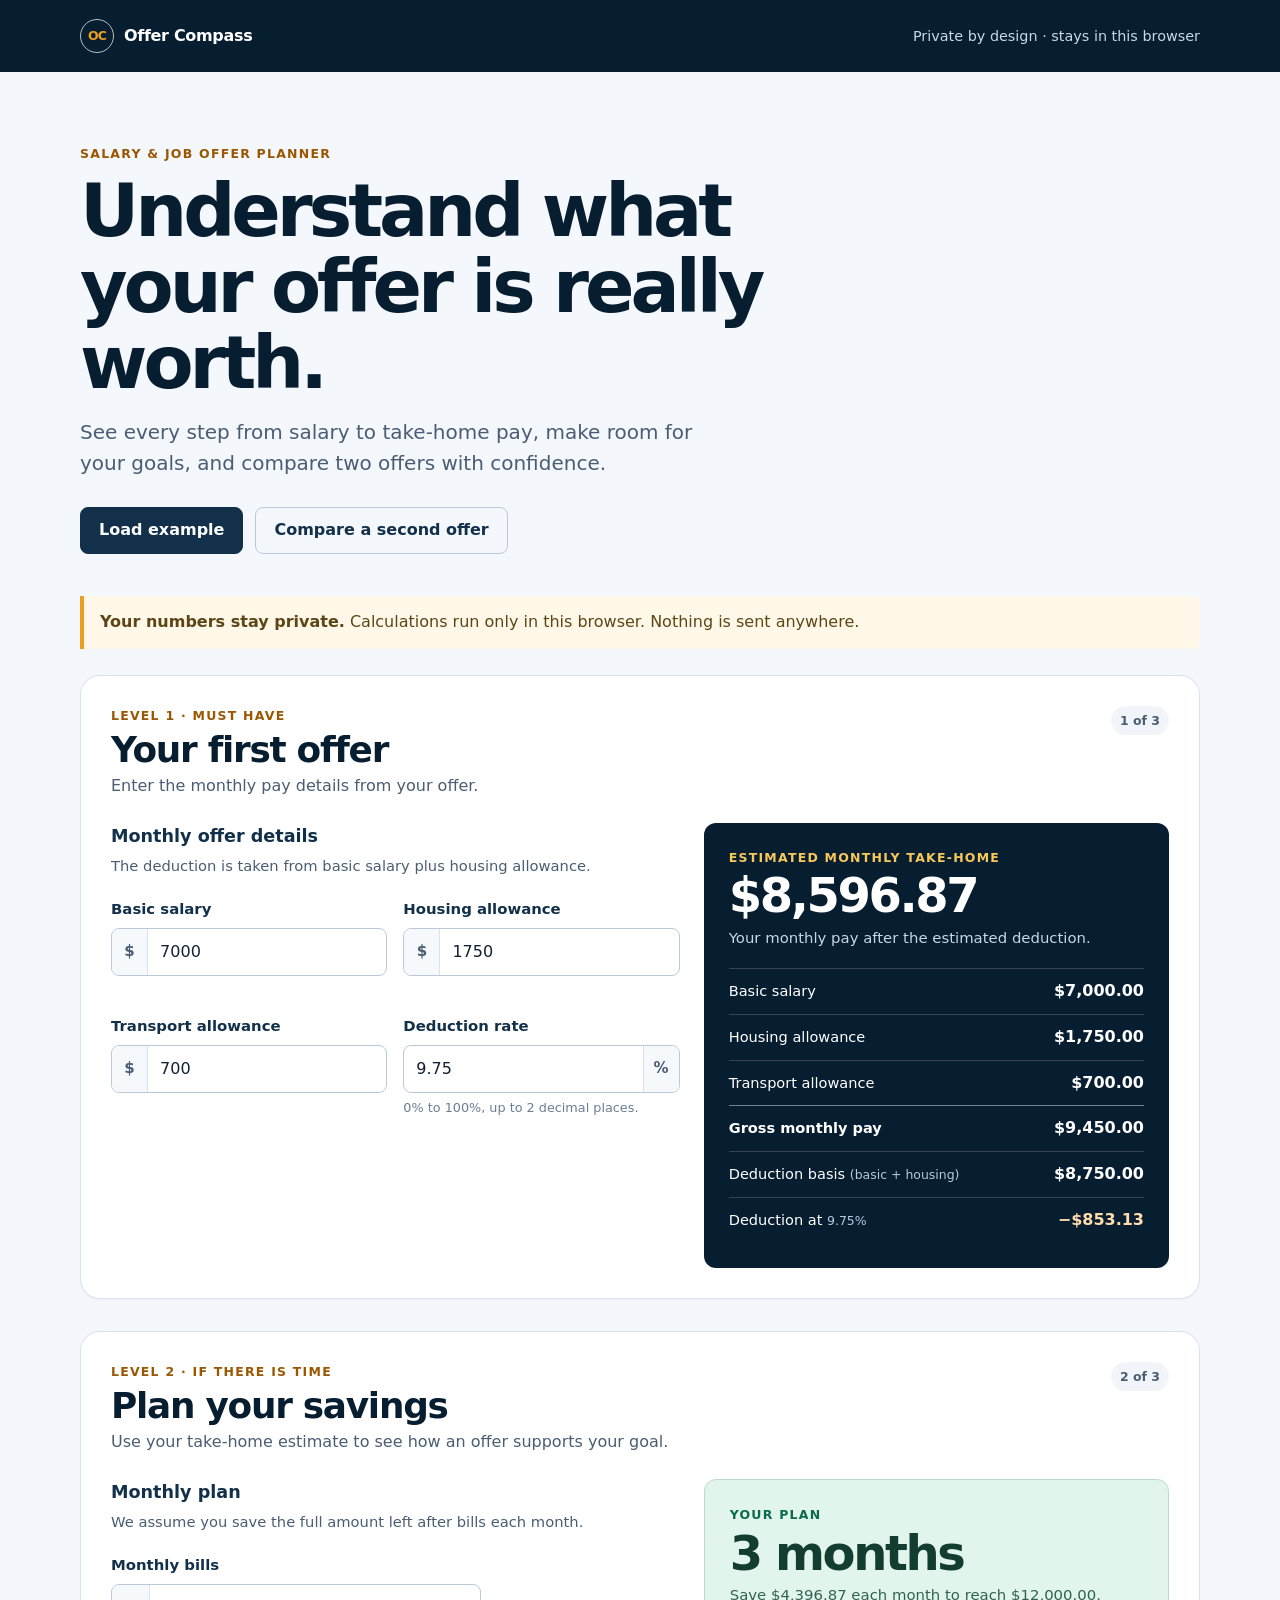
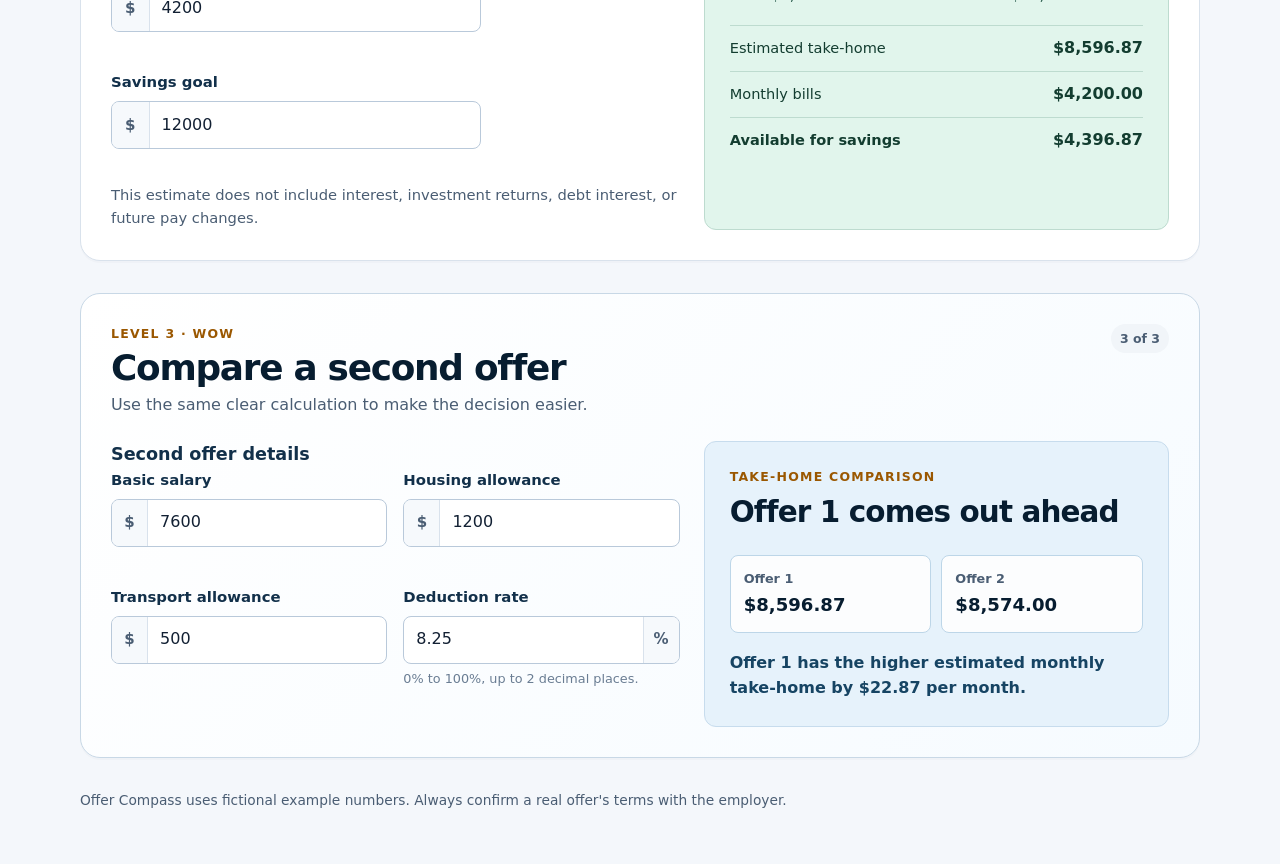
==== index.html @ bb9f68e1 "Build salary offer planner Co-Authored-By: Claude Code <noreply@anthropic.com>" ====
<!doctype html>
<html lang="en"><head><meta charset="utf-8"><meta name="viewport" content="width=device-width, initial-scale=1"><meta name="description" content="A private, local salary and job offer planner."><title>Offer Compass — Salary Planner</title><link rel="stylesheet" href="styles.css"></head><body>
<a class="skip-link" href="#planner">Skip to planner</a>
<header class="site-header"><div class="page-shell header-content"><a class="brand" href="#top" aria-label="Offer Compass home"><span class="brand-mark" aria-hidden="true">OC</span><span>Offer Compass</span></a><span class="privacy-note">Private by design · stays in this browser</span></div></header>
<main id="top" class="page-shell" tabindex="-1"><section class="hero" aria-labelledby="page-title"><p class="eyebrow">Salary &amp; job offer planner</p><h1 id="page-title">Understand what your offer is really worth.</h1><p class="hero-copy">See every step from salary to take-home pay, make room for your goals, and compare two offers with confidence.</p><div class="hero-actions"><button id="load-example" class="button button-primary" type="button">Load example</button><a class="button button-secondary" href="#comparison">Compare a second offer</a></div></section><p class="browser-notice"><strong>Your numbers stay private.</strong> Calculations run only in this browser. Nothing is sent anywhere.</p>
<section id="planner" class="planner-section" aria-labelledby="offer-one-heading"><div class="section-heading"><div><p class="section-label">Level 1 · Must have</p><h2 id="offer-one-heading">Your first offer</h2><p>Enter the monthly pay details from your offer.</p></div><span class="step-pill">1 of 3</span></div><div class="two-column-grid"><fieldset class="form-card"><legend>Monthly offer details</legend><p class="form-intro">The deduction is taken from basic salary plus housing allowance.</p><div class="form-grid">
<div class="field"><label for="primary-basic">Basic salary</label><div class="input-wrap"><span aria-hidden="true">$</span><input id="primary-basic" data-group="primary" data-key="basic" type="number" min="0" step="0.01" inputmode="decimal" autocomplete="off" aria-describedby="primary-basic-error"></div><p id="primary-basic-error" class="field-error" role="alert"></p></div>
<div class="field"><label for="primary-housing">Housing allowance</label><div class="input-wrap"><span aria-hidden="true">$</span><input id="primary-housing" data-group="primary" data-key="housing" type="number" min="0" step="0.01" inputmode="decimal" autocomplete="off" aria-describedby="primary-housing-error"></div><p id="primary-housing-error" class="field-error" role="alert"></p></div>
<div class="field"><label for="primary-transport">Transport allowance</label><div class="input-wrap"><span aria-hidden="true">$</span><input id="primary-transport" data-group="primary" data-key="transport" type="number" min="0" step="0.01" inputmode="decimal" autocomplete="off" aria-describedby="primary-transport-error"></div><p id="primary-transport-error" class="field-error" role="alert"></p></div>
<div class="field"><label for="primary-rate">Deduction rate</label><div class="input-wrap input-wrap-end"><input id="primary-rate" data-group="primary" data-key="rate" type="number" min="0" max="100" step="0.01" inputmode="decimal" autocomplete="off" aria-describedby="primary-rate-help primary-rate-error"><span aria-hidden="true">%</span></div><p id="primary-rate-help" class="field-help">0% to 100%, up to 2 decimal places.</p><p id="primary-rate-error" class="field-error" role="alert"></p></div></div></fieldset>
<aside class="result-card result-card-primary" aria-labelledby="take-home-heading"><p class="result-overline">Estimated monthly take-home</p><h3 id="take-home-heading" class="take-home-value" data-output="primary-take-home">—</h3><p class="result-summary" data-output="primary-summary">Fill in all four fields to calculate your take-home pay.</p><dl class="calculation-list"><div><dt>Basic salary</dt><dd data-output="primary-basic-value">—</dd></div><div><dt>Housing allowance</dt><dd data-output="primary-housing-value">—</dd></div><div><dt>Transport allowance</dt><dd data-output="primary-transport-value">—</dd></div><div class="total-row"><dt>Gross monthly pay</dt><dd data-output="primary-gross">—</dd></div><div><dt>Deduction basis <span>(basic + housing)</span></dt><dd data-output="primary-basis">—</dd></div><div><dt>Deduction at <span data-output="primary-rate-value">—</span></dt><dd class="negative" data-output="primary-deduction">—</dd></div></dl></aside></div></section>
<section class="planner-section" aria-labelledby="savings-heading"><div class="section-heading"><div><p class="section-label">Level 2 · If there is time</p><h2 id="savings-heading">Plan your savings</h2><p>Use your take-home estimate to see how an offer supports your goal.</p></div><span class="step-pill">2 of 3</span></div><div class="two-column-grid"><fieldset class="form-card"><legend>Monthly plan</legend><p class="form-intro">We assume you save the full amount left after bills each month.</p><div class="form-grid form-grid-single"><div class="field"><label for="monthly-bills">Monthly bills</label><div class="input-wrap"><span aria-hidden="true">$</span><input id="monthly-bills" data-group="plan" data-key="bills" type="number" min="0" step="0.01" inputmode="decimal" autocomplete="off" aria-describedby="monthly-bills-error"></div><p id="monthly-bills-error" class="field-error" role="alert"></p></div><div class="field"><label for="savings-goal">Savings goal</label><div class="input-wrap"><span aria-hidden="true">$</span><input id="savings-goal" data-group="plan" data-key="goal" type="number" min="0" step="0.01" inputmode="decimal" autocomplete="off" aria-describedby="savings-goal-error"></div><p id="savings-goal-error" class="field-error" role="alert"></p></div></div><p class="assumption">This estimate does not include interest, investment returns, debt interest, or future pay changes.</p></fieldset><aside class="result-card savings-card" aria-labelledby="savings-result-heading"><p class="result-overline">Your plan</p><h3 id="savings-result-heading" class="savings-value" data-output="savings-months">—</h3><p class="result-summary" data-output="savings-message">Add bills and a savings goal to see your plan.</p><dl class="calculation-list compact-list"><div><dt>Estimated take-home</dt><dd data-output="savings-take-home">—</dd></div><div><dt>Monthly bills</dt><dd data-output="savings-bills">—</dd></div><div class="total-row"><dt>Available for savings</dt><dd data-output="savings-available">—</dd></div></dl></aside></div></section>
<section id="comparison" class="planner-section comparison-section" aria-labelledby="comparison-heading"><div class="section-heading"><div><p class="section-label">Level 3 · Wow</p><h2 id="comparison-heading">Compare a second offer</h2><p>Use the same clear calculation to make the decision easier.</p></div><span class="step-pill">3 of 3</span></div><div class="comparison-grid"><fieldset class="form-card offer-two-card"><legend>Second offer details</legend><div class="form-grid"><div class="field"><label for="second-basic">Basic salary</label><div class="input-wrap"><span aria-hidden="true">$</span><input id="second-basic" data-group="second" data-key="basic" type="number" min="0" step="0.01" inputmode="decimal" autocomplete="off" aria-describedby="second-basic-error"></div><p id="second-basic-error" class="field-error" role="alert"></p></div><div class="field"><label for="second-housing">Housing allowance</label><div class="input-wrap"><span aria-hidden="true">$</span><input id="second-housing" data-group="second" data-key="housing" type="number" min="0" step="0.01" inputmode="decimal" autocomplete="off" aria-describedby="second-housing-error"></div><p id="second-housing-error" class="field-error" role="alert"></p></div><div class="field"><label for="second-transport">Transport allowance</label><div class="input-wrap"><span aria-hidden="true">$</span><input id="second-transport" data-group="second" data-key="transport" type="number" min="0" step="0.01" inputmode="decimal" autocomplete="off" aria-describedby="second-transport-error"></div><p id="second-transport-error" class="field-error" role="alert"></p></div><div class="field"><label for="second-rate">Deduction rate</label><div class="input-wrap input-wrap-end"><input id="second-rate" data-group="second" data-key="rate" type="number" min="0" max="100" step="0.01" inputmode="decimal" autocomplete="off" aria-describedby="second-rate-help second-rate-error"><span aria-hidden="true">%</span></div><p id="second-rate-help" class="field-help">0% to 100%, up to 2 decimal places.</p><p id="second-rate-error" class="field-error" role="alert"></p></div></div></fieldset><aside class="comparison-result" aria-labelledby="comparison-result-heading"><p class="result-overline">Take-home comparison</p><h3 id="comparison-result-heading" data-output="comparison-heading">Ready when you are</h3><div class="offer-totals"><div><span>Offer 1</span><strong data-output="comparison-primary">—</strong></div><div><span>Offer 2</span><strong data-output="comparison-second">—</strong></div></div><p class="winner-message" data-output="comparison-message">Add the second offer to compare it with your first offer.</p></aside></div></section></main>
<footer class="page-shell site-footer"><p>Offer Compass uses fictional example numbers. Always confirm a real offer's terms with the employer.</p></footer><p id="live-status" class="sr-only" aria-live="polite" aria-atomic="true"></p><script src="sample-data/data.js"></script><script src="app.js"></script></body></html>
---- styles.css ----
:root{--ink:#122033;--muted-ink:#4a5d73;--subtle-ink:#6a7d93;--canvas:#f4f7fb;--paper:#fff;--line:#d9e2ec;--line-strong:#b9c9da;--navy:#12304a;--navy-deep:#071d30;--gold:#e9a020;--gold-deep:#9a5700;--blue:#1769aa;--blue-soft:#e6f2fb;--green-soft:#e1f5ec;--red:#b4233d;--red-soft:#fff0f1;--radius-lg:20px;--radius-md:12px;--radius-sm:8px;font-family:Inter,ui-sans-serif,system-ui,-apple-system,BlinkMacSystemFont,"Segoe UI",sans-serif}*{box-sizing:border-box}html{scroll-behavior:smooth}body{min-width:320px;margin:0;background:var(--canvas);color:var(--ink);font-size:16px;line-height:1.55}button,input{font:inherit}button,a{touch-action:manipulation}button{cursor:pointer}:focus-visible{outline:3px solid var(--gold);outline-offset:3px}.skip-link{position:fixed;z-index:10;top:10px;left:10px;padding:10px 14px;border-radius:8px;background:var(--paper);color:var(--navy-deep);font-weight:700;transform:translateY(-150%)}.skip-link:focus{transform:translateY(0)}.page-shell{width:min(100% - 32px,1120px);margin-inline:auto}.site-header{background:var(--navy-deep);color:#fff}.header-content{display:flex;min-height:72px;align-items:center;justify-content:space-between;gap:16px}.brand{display:inline-flex;align-items:center;gap:10px;color:inherit;font-weight:750;letter-spacing:-.02em;text-decoration:none}.brand-mark{display:grid;width:34px;height:34px;place-items:center;border:1px solid #ffffffb3;border-radius:50%;color:var(--gold);font-size:.78rem;font-weight:800;letter-spacing:-.08em}.privacy-note{color:#c9d8e7;font-size:.9rem}.hero{padding:72px 0 42px;max-width:760px}.eyebrow,.section-label,.result-overline{margin:0;color:var(--gold-deep);font-size:.78rem;font-weight:800;letter-spacing:.1em;text-transform:uppercase}h1,h2,h3,p{overflow-wrap:anywhere}h1{max-width:760px;margin:10px 0 16px;color:var(--navy-deep);font-size:clamp(2.3rem,5.7vw,4.6rem);line-height:1.04;letter-spacing:-.055em}h2{margin:4px 0;color:var(--navy-deep);font-size:clamp(1.65rem,2.8vw,2.25rem);line-height:1.15;letter-spacing:-.035em}h3{margin:0}.hero-copy{max-width:660px;margin:0;color:var(--muted-ink);font-size:clamp(1.05rem,1.8vw,1.25rem)}.hero-actions{display:flex;flex-wrap:wrap;gap:12px;margin-top:28px}.button{display:inline-flex;min-height:46px;align-items:center;justify-content:center;padding:10px 18px;border:1px solid transparent;border-radius:8px;font-weight:750;text-decoration:none;transition:transform 180ms ease,background-color 180ms ease,border-color 180ms ease}.button:hover{transform:translateY(-1px)}.button:active{transform:translateY(0)}.button-primary{border-color:var(--navy);background:var(--navy);color:#fff}.button-primary:hover{background:#0b456d}.button-secondary{border-color:var(--line-strong);background:transparent;color:var(--navy)}.button-secondary:hover{border-color:var(--navy);background:#edf3f8}.browser-notice{margin:0 0 26px;padding:14px 16px;border-left:4px solid var(--gold);border-radius:0 var(--radius-sm) var(--radius-sm) 0;background:#fff8e8;color:#5c4616}.planner-section{margin:0 0 32px;padding:30px;border:1px solid var(--line);border-radius:var(--radius-lg);background:var(--paper);box-shadow:0 2px 0 #071d3005}.section-heading{display:flex;align-items:flex-start;justify-content:space-between;gap:20px;margin-bottom:24px}.section-heading p:not(.section-label){margin:0;color:var(--muted-ink)}.step-pill{flex:0 0 auto;padding:5px 9px;border-radius:99px;background:#f1f5f9;color:var(--muted-ink);font-size:.78rem;font-weight:750}.two-column-grid,.comparison-grid{display:grid;grid-template-columns:minmax(0,1.1fr) minmax(320px,.9fr);gap:24px;align-items:stretch}.form-card{min-width:0;margin:0;padding:0;border:0}.form-card legend{padding:0;color:var(--navy);font-size:1.1rem;font-weight:800}.form-intro,.assumption{margin:5px 0 20px;color:var(--muted-ink);font-size:.92rem}.assumption{margin:14px 0 0}.form-grid{display:grid;grid-template-columns:repeat(2,minmax(0,1fr));gap:18px 16px}.form-grid-single{grid-template-columns:1fr;max-width:370px}.field{min-width:0}label{display:block;margin-bottom:7px;color:var(--navy);font-size:.93rem;font-weight:750}.input-wrap{display:flex;min-height:48px;align-items:center;overflow:hidden;border:1px solid var(--line-strong);border-radius:var(--radius-sm);background:var(--paper);transition:border-color 180ms ease,box-shadow 180ms ease}.input-wrap:focus-within{border-color:var(--blue);box-shadow:0 0 0 3px #1769aa2b}.input-wrap>span{display:grid;width:42px;align-self:stretch;place-items:center;border-right:1px solid var(--line);background:#f6f9fc;color:var(--muted-ink);font-size:.94rem;font-weight:750}.input-wrap-end>span{border-right:0;border-left:1px solid var(--line)}input{width:100%;min-width:0;padding:10px 12px;border:0;background:transparent;color:var(--ink);font-size:1rem;font-variant-numeric:tabular-nums}input:focus{outline:0}input[aria-invalid="true"]{background:var(--red-soft)}.input-wrap:has(input[aria-invalid="true"]){border-color:var(--red)}.field-help,.field-error{min-height:1.25em;margin:5px 0 0;font-size:.8rem}.field-help{color:var(--subtle-ink)}.field-error{color:var(--red);font-weight:600}.result-card,.comparison-result{padding:25px;border-radius:var(--radius-md)}.result-card-primary{background:var(--navy-deep);color:#fff}.result-card-primary .result-overline{color:#f9c85a}.result-card-primary .result-summary{color:#c7d7e7}.take-home-value,.savings-value{margin:2px 0 4px;font-size:clamp(2rem,4vw,3rem);line-height:1.12;letter-spacing:-.05em;font-variant-numeric:tabular-nums}.result-summary{margin:0 0 18px;font-size:.93rem}.calculation-list{margin:0}.calculation-list>div{display:flex;align-items:baseline;justify-content:space-between;gap:20px;padding:10px 0;border-top:1px solid #ffffff2e}.calculation-list dt{font-size:.91rem}.calculation-list dt span{display:inline-block;color:#b5cadf;font-size:.78rem}.calculation-list dd{margin:0;font-weight:750;font-variant-numeric:tabular-nums;white-space:nowrap}.calculation-list .total-row{border-top-color:#ffffff73;font-weight:800}.negative{color:#ffdcad}.savings-card{border:1px solid #bddbcf;background:var(--green-soft);color:#133d30}.savings-card .result-overline{color:#0a6b4c}.savings-card .result-summary{color:#316253}.savings-card .calculation-list>div{border-top-color:#bddbcf}.savings-card .negative{color:var(--red)}.comparison-section{border-color:#c8d8e6;background:linear-gradient(135deg,#fff,#f6fbff)}.comparison-result{display:flex;flex-direction:column;justify-content:center;border:1px solid #c7dced;background:var(--blue-soft);color:var(--navy-deep)}.comparison-result h3{margin:3px 0 20px;font-size:clamp(1.35rem,2.3vw,1.85rem);letter-spacing:-.03em}.offer-totals{display:grid;grid-template-columns:repeat(2,minmax(0,1fr));gap:10px}.offer-totals>div{padding:13px;border:1px solid #bdd6e8;border-radius:var(--radius-sm);background:#fffd}.offer-totals span,.offer-totals strong{display:block}.offer-totals span{margin-bottom:2px;color:var(--muted-ink);font-size:.8rem;font-weight:750}.offer-totals strong{font-size:1.13rem;font-variant-numeric:tabular-nums}.winner-message{margin:18px 0 0;color:#164463;font-weight:700}.site-footer{padding:0 0 36px;color:var(--muted-ink);font-size:.86rem}.site-footer p{margin:0}.sr-only{position:absolute;width:1px;height:1px;padding:0;overflow:hidden;clip:rect(0,0,0,0);white-space:nowrap;border:0}@media(max-width:740px){.header-content{min-height:64px}.privacy-note{display:none}.hero{padding:46px 0 30px}.planner-section{padding:22px 18px;border-radius:16px}.two-column-grid,.comparison-grid{grid-template-columns:1fr;gap:22px}.form-grid{grid-template-columns:1fr}.section-heading{gap:12px}.step-pill{margin-top:4px}}@media(max-width:430px){.page-shell{width:min(100% - 24px,1120px)}.hero-actions{display:grid;grid-template-columns:1fr}.button{width:100%}.offer-totals{grid-template-columns:1fr}.section-heading{display:block}.step-pill{display:inline-block;margin-top:11px}}@media(prefers-reduced-motion:reduce){html{scroll-behavior:auto}*,*::before,*::after{transition-duration:.01ms!important;animation-duration:.01ms!important;animation-iteration-count:1!important}}
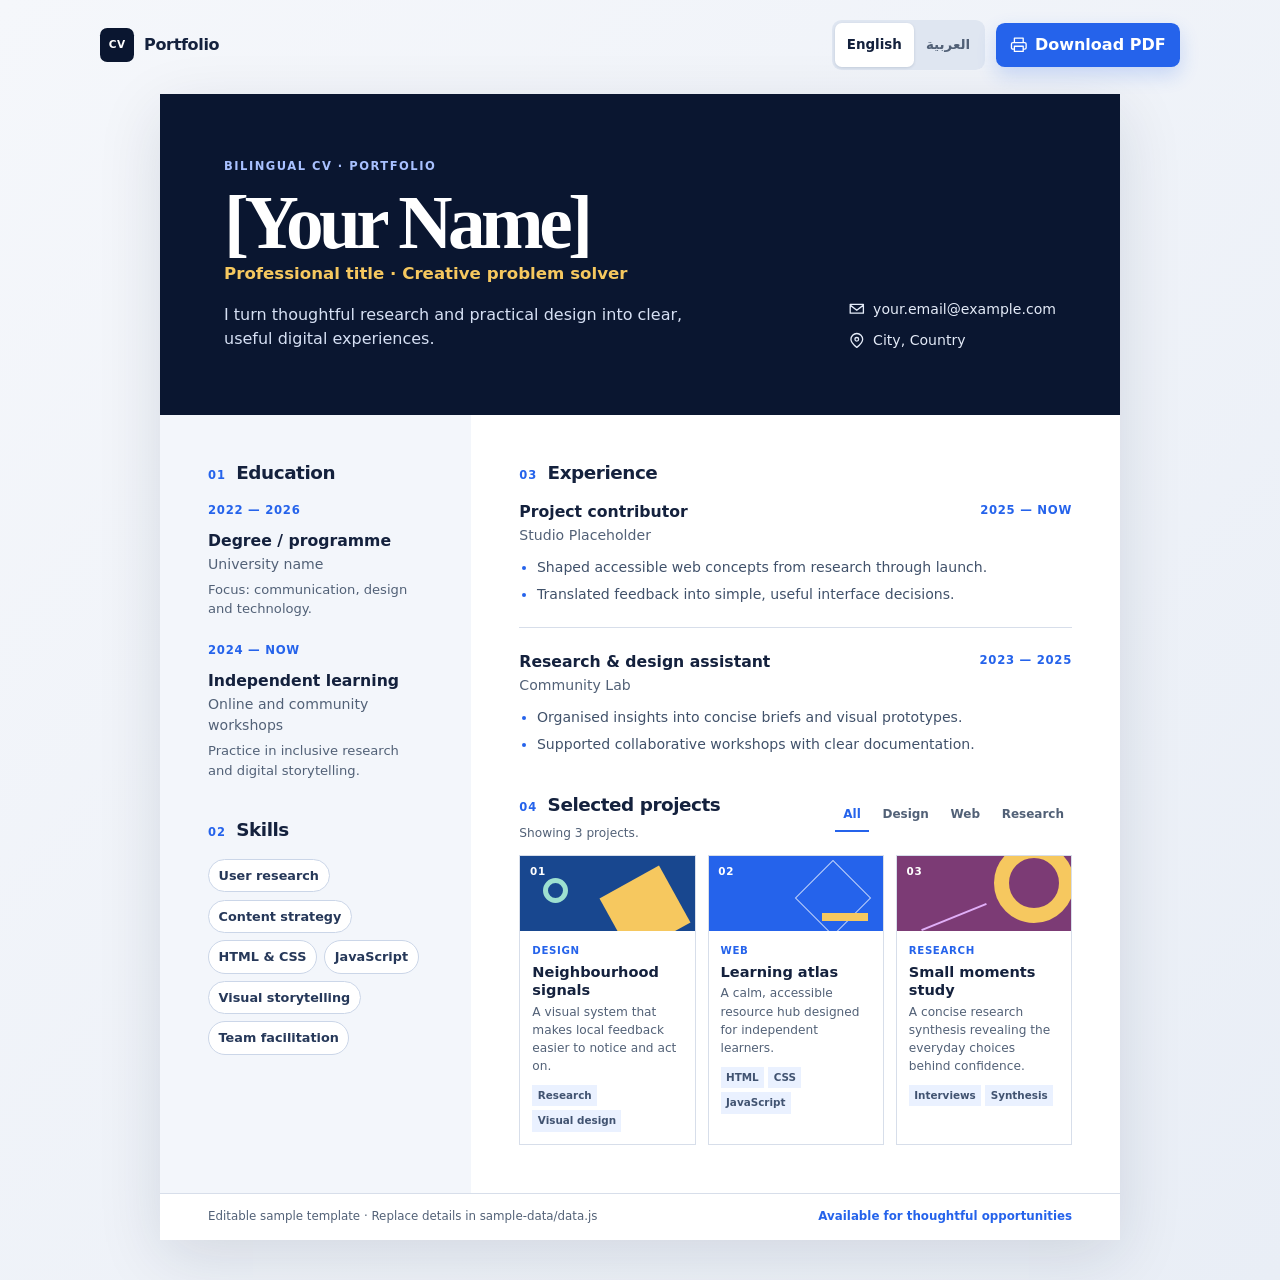
==== commit 7020048b: "Build bilingual CV portfolio Co-Authored-By: Claude Code <noreply@anthropic.com>" ====
--- a/index.html
+++ b/index.html
@@ -1,14 +1,53 @@
 <!doctype html>
-<html lang="en"><head><meta charset="utf-8"><meta name="viewport" content="width=device-width, initial-scale=1"><meta name="description" content="A private, local salary and job offer planner."><title>Offer Compass — Salary Planner</title><link rel="stylesheet" href="styles.css"></head><body>
-<a class="skip-link" href="#planner">Skip to planner</a>
-<header class="site-header"><div class="page-shell header-content"><a class="brand" href="#top" aria-label="Offer Compass home"><span class="brand-mark" aria-hidden="true">OC</span><span>Offer Compass</span></a><span class="privacy-note">Private by design · stays in this browser</span></div></header>
-<main id="top" class="page-shell" tabindex="-1"><section class="hero" aria-labelledby="page-title"><p class="eyebrow">Salary &amp; job offer planner</p><h1 id="page-title">Understand what your offer is really worth.</h1><p class="hero-copy">See every step from salary to take-home pay, make room for your goals, and compare two offers with confidence.</p><div class="hero-actions"><button id="load-example" class="button button-primary" type="button">Load example</button><a class="button button-secondary" href="#comparison">Compare a second offer</a></div></section><p class="browser-notice"><strong>Your numbers stay private.</strong> Calculations run only in this browser. Nothing is sent anywhere.</p>
-<section id="planner" class="planner-section" aria-labelledby="offer-one-heading"><div class="section-heading"><div><p class="section-label">Level 1 · Must have</p><h2 id="offer-one-heading">Your first offer</h2><p>Enter the monthly pay details from your offer.</p></div><span class="step-pill">1 of 3</span></div><div class="two-column-grid"><fieldset class="form-card"><legend>Monthly offer details</legend><p class="form-intro">The deduction is taken from basic salary plus housing allowance.</p><div class="form-grid">
-<div class="field"><label for="primary-basic">Basic salary</label><div class="input-wrap"><span aria-hidden="true">$</span><input id="primary-basic" data-group="primary" data-key="basic" type="number" min="0" step="0.01" inputmode="decimal" autocomplete="off" aria-describedby="primary-basic-error"></div><p id="primary-basic-error" class="field-error" role="alert"></p></div>
-<div class="field"><label for="primary-housing">Housing allowance</label><div class="input-wrap"><span aria-hidden="true">$</span><input id="primary-housing" data-group="primary" data-key="housing" type="number" min="0" step="0.01" inputmode="decimal" autocomplete="off" aria-describedby="primary-housing-error"></div><p id="primary-housing-error" class="field-error" role="alert"></p></div>
-<div class="field"><label for="primary-transport">Transport allowance</label><div class="input-wrap"><span aria-hidden="true">$</span><input id="primary-transport" data-group="primary" data-key="transport" type="number" min="0" step="0.01" inputmode="decimal" autocomplete="off" aria-describedby="primary-transport-error"></div><p id="primary-transport-error" class="field-error" role="alert"></p></div>
-<div class="field"><label for="primary-rate">Deduction rate</label><div class="input-wrap input-wrap-end"><input id="primary-rate" data-group="primary" data-key="rate" type="number" min="0" max="100" step="0.01" inputmode="decimal" autocomplete="off" aria-describedby="primary-rate-help primary-rate-error"><span aria-hidden="true">%</span></div><p id="primary-rate-help" class="field-help">0% to 100%, up to 2 decimal places.</p><p id="primary-rate-error" class="field-error" role="alert"></p></div></div></fieldset>
-<aside class="result-card result-card-primary" aria-labelledby="take-home-heading"><p class="result-overline">Estimated monthly take-home</p><h3 id="take-home-heading" class="take-home-value" data-output="primary-take-home">—</h3><p class="result-summary" data-output="primary-summary">Fill in all four fields to calculate your take-home pay.</p><dl class="calculation-list"><div><dt>Basic salary</dt><dd data-output="primary-basic-value">—</dd></div><div><dt>Housing allowance</dt><dd data-output="primary-housing-value">—</dd></div><div><dt>Transport allowance</dt><dd data-output="primary-transport-value">—</dd></div><div class="total-row"><dt>Gross monthly pay</dt><dd data-output="primary-gross">—</dd></div><div><dt>Deduction basis <span>(basic + housing)</span></dt><dd data-output="primary-basis">—</dd></div><div><dt>Deduction at <span data-output="primary-rate-value">—</span></dt><dd class="negative" data-output="primary-deduction">—</dd></div></dl></aside></div></section>
-<section class="planner-section" aria-labelledby="savings-heading"><div class="section-heading"><div><p class="section-label">Level 2 · If there is time</p><h2 id="savings-heading">Plan your savings</h2><p>Use your take-home estimate to see how an offer supports your goal.</p></div><span class="step-pill">2 of 3</span></div><div class="two-column-grid"><fieldset class="form-card"><legend>Monthly plan</legend><p class="form-intro">We assume you save the full amount left after bills each month.</p><div class="form-grid form-grid-single"><div class="field"><label for="monthly-bills">Monthly bills</label><div class="input-wrap"><span aria-hidden="true">$</span><input id="monthly-bills" data-group="plan" data-key="bills" type="number" min="0" step="0.01" inputmode="decimal" autocomplete="off" aria-describedby="monthly-bills-error"></div><p id="monthly-bills-error" class="field-error" role="alert"></p></div><div class="field"><label for="savings-goal">Savings goal</label><div class="input-wrap"><span aria-hidden="true">$</span><input id="savings-goal" data-group="plan" data-key="goal" type="number" min="0" step="0.01" inputmode="decimal" autocomplete="off" aria-describedby="savings-goal-error"></div><p id="savings-goal-error" class="field-error" role="alert"></p></div></div><p class="assumption">This estimate does not include interest, investment returns, debt interest, or future pay changes.</p></fieldset><aside class="result-card savings-card" aria-labelledby="savings-result-heading"><p class="result-overline">Your plan</p><h3 id="savings-result-heading" class="savings-value" data-output="savings-months">—</h3><p class="result-summary" data-output="savings-message">Add bills and a savings goal to see your plan.</p><dl class="calculation-list compact-list"><div><dt>Estimated take-home</dt><dd data-output="savings-take-home">—</dd></div><div><dt>Monthly bills</dt><dd data-output="savings-bills">—</dd></div><div class="total-row"><dt>Available for savings</dt><dd data-output="savings-available">—</dd></div></dl></aside></div></section>
-<section id="comparison" class="planner-section comparison-section" aria-labelledby="comparison-heading"><div class="section-heading"><div><p class="section-label">Level 3 · Wow</p><h2 id="comparison-heading">Compare a second offer</h2><p>Use the same clear calculation to make the decision easier.</p></div><span class="step-pill">3 of 3</span></div><div class="comparison-grid"><fieldset class="form-card offer-two-card"><legend>Second offer details</legend><div class="form-grid"><div class="field"><label for="second-basic">Basic salary</label><div class="input-wrap"><span aria-hidden="true">$</span><input id="second-basic" data-group="second" data-key="basic" type="number" min="0" step="0.01" inputmode="decimal" autocomplete="off" aria-describedby="second-basic-error"></div><p id="second-basic-error" class="field-error" role="alert"></p></div><div class="field"><label for="second-housing">Housing allowance</label><div class="input-wrap"><span aria-hidden="true">$</span><input id="second-housing" data-group="second" data-key="housing" type="number" min="0" step="0.01" inputmode="decimal" autocomplete="off" aria-describedby="second-housing-error"></div><p id="second-housing-error" class="field-error" role="alert"></p></div><div class="field"><label for="second-transport">Transport allowance</label><div class="input-wrap"><span aria-hidden="true">$</span><input id="second-transport" data-group="second" data-key="transport" type="number" min="0" step="0.01" inputmode="decimal" autocomplete="off" aria-describedby="second-transport-error"></div><p id="second-transport-error" class="field-error" role="alert"></p></div><div class="field"><label for="second-rate">Deduction rate</label><div class="input-wrap input-wrap-end"><input id="second-rate" data-group="second" data-key="rate" type="number" min="0" max="100" step="0.01" inputmode="decimal" autocomplete="off" aria-describedby="second-rate-help second-rate-error"><span aria-hidden="true">%</span></div><p id="second-rate-help" class="field-help">0% to 100%, up to 2 decimal places.</p><p id="second-rate-error" class="field-error" role="alert"></p></div></div></fieldset><aside class="comparison-result" aria-labelledby="comparison-result-heading"><p class="result-overline">Take-home comparison</p><h3 id="comparison-result-heading" data-output="comparison-heading">Ready when you are</h3><div class="offer-totals"><div><span>Offer 1</span><strong data-output="comparison-primary">—</strong></div><div><span>Offer 2</span><strong data-output="comparison-second">—</strong></div></div><p class="winner-message" data-output="comparison-message">Add the second offer to compare it with your first offer.</p></aside></div></section></main>
-<footer class="page-shell site-footer"><p>Offer Compass uses fictional example numbers. Always confirm a real offer's terms with the employer.</p></footer><p id="live-status" class="sr-only" aria-live="polite" aria-atomic="true"></p><script src="sample-data/data.js"></script><script src="app.js"></script></body></html>
+<html lang="en" dir="ltr">
+<head>
+  <meta charset="utf-8">
+  <meta name="viewport" content="width=device-width, initial-scale=1">
+  <meta name="description" content="A bilingual English and Arabic CV portfolio template.">
+  <meta name="theme-color" content="#14213d">
+  <title>CV Portfolio Template</title>
+  <link rel="stylesheet" href="styles.css">
+</head>
+<body>
+  <a class="skip-link no-print" href="#main-content">Skip to CV</a>
+  <header class="site-controls no-print">
+    <div class="controls-inner">
+      <a class="wordmark" href="#top" aria-label="CV Portfolio home"><span class="wordmark-mark" aria-hidden="true">CV</span><span>Portfolio</span></a>
+      <div class="control-actions">
+        <div class="language-switch" role="group" aria-label="Choose language">
+          <button type="button" class="language-button" data-locale="en" aria-pressed="true">English</button>
+          <button type="button" class="language-button" data-locale="ar" aria-pressed="false">العربية</button>
+        </div>
+        <button type="button" class="print-button" id="printButton"><svg aria-hidden="true" viewBox="0 0 24 24"><path d="M6 9V3h12v6M6 18H4a2 2 0 0 1-2-2v-5a2 2 0 0 1 2-2h16a2 2 0 0 1 2 2v5a2 2 0 0 1-2 2h-2M6 14h12v7H6z"/></svg><span data-copy="downloadPdf">Download PDF</span></button>
+      </div>
+    </div>
+  </header>
+  <p class="print-note print-only" data-copy="printNote">Save as PDF in the print dialog. For the cleanest result, turn off headers and footers.</p>
+  <main id="main-content" tabindex="-1">
+    <article class="cv-sheet" id="top">
+      <header class="cv-header">
+        <div class="identity">
+          <p class="eyebrow" data-copy="portfolioLabel">Bilingual CV · Portfolio</p>
+          <h1 id="profileName"></h1><p class="role" id="profileHeadline"></p><p class="profile-summary" id="profileSummary"></p>
+        </div>
+        <address class="contact-list" id="contactList"></address>
+      </header>
+      <div class="content-grid">
+        <aside class="sidebar">
+          <section class="cv-section" aria-labelledby="educationHeading"><div class="section-heading"><span class="section-index" aria-hidden="true">01</span><h2 id="educationHeading" data-copy="education">Education</h2></div><div id="educationList" class="stack-list"></div></section>
+          <section class="cv-section" aria-labelledby="skillsHeading"><div class="section-heading"><span class="section-index" aria-hidden="true">02</span><h2 id="skillsHeading" data-copy="skills">Skills</h2></div><ul id="skillsList" class="skill-list"></ul></section>
+        </aside>
+        <div class="main-column">
+          <section class="cv-section" aria-labelledby="experienceHeading"><div class="section-heading"><span class="section-index" aria-hidden="true">03</span><h2 id="experienceHeading" data-copy="experience">Experience</h2></div><div id="experienceList" class="experience-list"></div></section>
+          <section class="cv-section projects-section" aria-labelledby="projectsHeading">
+            <div class="projects-heading-row"><div class="section-heading"><span class="section-index" aria-hidden="true">04</span><h2 id="projectsHeading" data-copy="selectedProjects">Selected projects</h2></div><div id="projectFilters" class="project-filters no-print" role="group" aria-label="Project filters"></div></div>
+            <p class="project-status no-print" id="projectStatus" aria-live="polite"></p><div id="projectsGrid" class="projects-grid"></div>
+          </section>
+        </div>
+      </div>
+      <footer class="cv-footer"><span data-copy="footerNote">Editable sample template · Replace details in sample-data/data.js</span><span class="availability" data-copy="availability">Available for thoughtful opportunities</span></footer>
+    </article>
+  </main>
+  <script src="sample-data/data.js"></script><script src="app.js"></script>
+</body>
+</html>
--- a/styles.css
+++ b/styles.css
@@ -1 +1,176 @@
-:root{--ink:#122033;--muted-ink:#4a5d73;--subtle-ink:#6a7d93;--canvas:#f4f7fb;--paper:#fff;--line:#d9e2ec;--line-strong:#b9c9da;--navy:#12304a;--navy-deep:#071d30;--gold:#e9a020;--gold-deep:#9a5700;--blue:#1769aa;--blue-soft:#e6f2fb;--green-soft:#e1f5ec;--red:#b4233d;--red-soft:#fff0f1;--radius-lg:20px;--radius-md:12px;--radius-sm:8px;font-family:Inter,ui-sans-serif,system-ui,-apple-system,BlinkMacSystemFont,"Segoe UI",sans-serif}*{box-sizing:border-box}html{scroll-behavior:smooth}body{min-width:320px;margin:0;background:var(--canvas);color:var(--ink);font-size:16px;line-height:1.55}button,input{font:inherit}button,a{touch-action:manipulation}button{cursor:pointer}:focus-visible{outline:3px solid var(--gold);outline-offset:3px}.skip-link{position:fixed;z-index:10;top:10px;left:10px;padding:10px 14px;border-radius:8px;background:var(--paper);color:var(--navy-deep);font-weight:700;transform:translateY(-150%)}.skip-link:focus{transform:translateY(0)}.page-shell{width:min(100% - 32px,1120px);margin-inline:auto}.site-header{background:var(--navy-deep);color:#fff}.header-content{display:flex;min-height:72px;align-items:center;justify-content:space-between;gap:16px}.brand{display:inline-flex;align-items:center;gap:10px;color:inherit;font-weight:750;letter-spacing:-.02em;text-decoration:none}.brand-mark{display:grid;width:34px;height:34px;place-items:center;border:1px solid #ffffffb3;border-radius:50%;color:var(--gold);font-size:.78rem;font-weight:800;letter-spacing:-.08em}.privacy-note{color:#c9d8e7;font-size:.9rem}.hero{padding:72px 0 42px;max-width:760px}.eyebrow,.section-label,.result-overline{margin:0;color:var(--gold-deep);font-size:.78rem;font-weight:800;letter-spacing:.1em;text-transform:uppercase}h1,h2,h3,p{overflow-wrap:anywhere}h1{max-width:760px;margin:10px 0 16px;color:var(--navy-deep);font-size:clamp(2.3rem,5.7vw,4.6rem);line-height:1.04;letter-spacing:-.055em}h2{margin:4px 0;color:var(--navy-deep);font-size:clamp(1.65rem,2.8vw,2.25rem);line-height:1.15;letter-spacing:-.035em}h3{margin:0}.hero-copy{max-width:660px;margin:0;color:var(--muted-ink);font-size:clamp(1.05rem,1.8vw,1.25rem)}.hero-actions{display:flex;flex-wrap:wrap;gap:12px;margin-top:28px}.button{display:inline-flex;min-height:46px;align-items:center;justify-content:center;padding:10px 18px;border:1px solid transparent;border-radius:8px;font-weight:750;text-decoration:none;transition:transform 180ms ease,background-color 180ms ease,border-color 180ms ease}.button:hover{transform:translateY(-1px)}.button:active{transform:translateY(0)}.button-primary{border-color:var(--navy);background:var(--navy);color:#fff}.button-primary:hover{background:#0b456d}.button-secondary{border-color:var(--line-strong);background:transparent;color:var(--navy)}.button-secondary:hover{border-color:var(--navy);background:#edf3f8}.browser-notice{margin:0 0 26px;padding:14px 16px;border-left:4px solid var(--gold);border-radius:0 var(--radius-sm) var(--radius-sm) 0;background:#fff8e8;color:#5c4616}.planner-section{margin:0 0 32px;padding:30px;border:1px solid var(--line);border-radius:var(--radius-lg);background:var(--paper);box-shadow:0 2px 0 #071d3005}.section-heading{display:flex;align-items:flex-start;justify-content:space-between;gap:20px;margin-bottom:24px}.section-heading p:not(.section-label){margin:0;color:var(--muted-ink)}.step-pill{flex:0 0 auto;padding:5px 9px;border-radius:99px;background:#f1f5f9;color:var(--muted-ink);font-size:.78rem;font-weight:750}.two-column-grid,.comparison-grid{display:grid;grid-template-columns:minmax(0,1.1fr) minmax(320px,.9fr);gap:24px;align-items:stretch}.form-card{min-width:0;margin:0;padding:0;border:0}.form-card legend{padding:0;color:var(--navy);font-size:1.1rem;font-weight:800}.form-intro,.assumption{margin:5px 0 20px;color:var(--muted-ink);font-size:.92rem}.assumption{margin:14px 0 0}.form-grid{display:grid;grid-template-columns:repeat(2,minmax(0,1fr));gap:18px 16px}.form-grid-single{grid-template-columns:1fr;max-width:370px}.field{min-width:0}label{display:block;margin-bottom:7px;color:var(--navy);font-size:.93rem;font-weight:750}.input-wrap{display:flex;min-height:48px;align-items:center;overflow:hidden;border:1px solid var(--line-strong);border-radius:var(--radius-sm);background:var(--paper);transition:border-color 180ms ease,box-shadow 180ms ease}.input-wrap:focus-within{border-color:var(--blue);box-shadow:0 0 0 3px #1769aa2b}.input-wrap>span{display:grid;width:42px;align-self:stretch;place-items:center;border-right:1px solid var(--line);background:#f6f9fc;color:var(--muted-ink);font-size:.94rem;font-weight:750}.input-wrap-end>span{border-right:0;border-left:1px solid var(--line)}input{width:100%;min-width:0;padding:10px 12px;border:0;background:transparent;color:var(--ink);font-size:1rem;font-variant-numeric:tabular-nums}input:focus{outline:0}input[aria-invalid="true"]{background:var(--red-soft)}.input-wrap:has(input[aria-invalid="true"]){border-color:var(--red)}.field-help,.field-error{min-height:1.25em;margin:5px 0 0;font-size:.8rem}.field-help{color:var(--subtle-ink)}.field-error{color:var(--red);font-weight:600}.result-card,.comparison-result{padding:25px;border-radius:var(--radius-md)}.result-card-primary{background:var(--navy-deep);color:#fff}.result-card-primary .result-overline{color:#f9c85a}.result-card-primary .result-summary{color:#c7d7e7}.take-home-value,.savings-value{margin:2px 0 4px;font-size:clamp(2rem,4vw,3rem);line-height:1.12;letter-spacing:-.05em;font-variant-numeric:tabular-nums}.result-summary{margin:0 0 18px;font-size:.93rem}.calculation-list{margin:0}.calculation-list>div{display:flex;align-items:baseline;justify-content:space-between;gap:20px;padding:10px 0;border-top:1px solid #ffffff2e}.calculation-list dt{font-size:.91rem}.calculation-list dt span{display:inline-block;color:#b5cadf;font-size:.78rem}.calculation-list dd{margin:0;font-weight:750;font-variant-numeric:tabular-nums;white-space:nowrap}.calculation-list .total-row{border-top-color:#ffffff73;font-weight:800}.negative{color:#ffdcad}.savings-card{border:1px solid #bddbcf;background:var(--green-soft);color:#133d30}.savings-card .result-overline{color:#0a6b4c}.savings-card .result-summary{color:#316253}.savings-card .calculation-list>div{border-top-color:#bddbcf}.savings-card .negative{color:var(--red)}.comparison-section{border-color:#c8d8e6;background:linear-gradient(135deg,#fff,#f6fbff)}.comparison-result{display:flex;flex-direction:column;justify-content:center;border:1px solid #c7dced;background:var(--blue-soft);color:var(--navy-deep)}.comparison-result h3{margin:3px 0 20px;font-size:clamp(1.35rem,2.3vw,1.85rem);letter-spacing:-.03em}.offer-totals{display:grid;grid-template-columns:repeat(2,minmax(0,1fr));gap:10px}.offer-totals>div{padding:13px;border:1px solid #bdd6e8;border-radius:var(--radius-sm);background:#fffd}.offer-totals span,.offer-totals strong{display:block}.offer-totals span{margin-bottom:2px;color:var(--muted-ink);font-size:.8rem;font-weight:750}.offer-totals strong{font-size:1.13rem;font-variant-numeric:tabular-nums}.winner-message{margin:18px 0 0;color:#164463;font-weight:700}.site-footer{padding:0 0 36px;color:var(--muted-ink);font-size:.86rem}.site-footer p{margin:0}.sr-only{position:absolute;width:1px;height:1px;padding:0;overflow:hidden;clip:rect(0,0,0,0);white-space:nowrap;border:0}@media(max-width:740px){.header-content{min-height:64px}.privacy-note{display:none}.hero{padding:46px 0 30px}.planner-section{padding:22px 18px;border-radius:16px}.two-column-grid,.comparison-grid{grid-template-columns:1fr;gap:22px}.form-grid{grid-template-columns:1fr}.section-heading{gap:12px}.step-pill{margin-top:4px}}@media(max-width:430px){.page-shell{width:min(100% - 24px,1120px)}.hero-actions{display:grid;grid-template-columns:1fr}.button{width:100%}.offer-totals{grid-template-columns:1fr}.section-heading{display:block}.step-pill{display:inline-block;margin-top:11px}}@media(prefers-reduced-motion:reduce){html{scroll-behavior:auto}*,*::before,*::after{transition-duration:.01ms!important;animation-duration:.01ms!important;animation-iteration-count:1!important}}
+:root {
+  --ink: #14213d;
+  --navy: #0a1630;
+  --blue: #2563eb;
+  --blue-deep: #1d4ed8;
+  --paper: #ffffff;
+  --ground: #edf2f7;
+  --muted: #526177;
+  --line: #d7deea;
+  --soft-blue: #eaf1ff;
+  --warm: #f6c85f;
+  --sans: system-ui, -apple-system, BlinkMacSystemFont, "Segoe UI", Tahoma, Arial, sans-serif;
+  --serif: Georgia, "Times New Roman", serif;
+}
+
+* { box-sizing: border-box; }
+html { min-width: 320px; background: var(--ground); }
+body { min-width: 320px; min-height: 100vh; margin: 0; color: var(--ink); background: linear-gradient(135deg, #f5f7fb, #e9eef6); font-family: var(--sans); font-size: 16px; line-height: 1.5; }
+button, a { -webkit-tap-highlight-color: transparent; }
+button { font: inherit; }
+a { color: inherit; }
+svg { width: 1.1rem; height: 1.1rem; fill: none; stroke: currentColor; stroke-linecap: round; stroke-linejoin: round; stroke-width: 1.8; flex: 0 0 auto; }
+
+.skip-link { position: fixed; z-index: 10; inset-block-start: .75rem; inset-inline-start: .75rem; padding: .7rem 1rem; color: #fff; background: var(--navy); border-radius: .5rem; transform: translateY(-180%); }
+.skip-link:focus { transform: translateY(0); }
+:focus-visible { outline: 3px solid var(--warm); outline-offset: 3px; }
+
+.site-controls { width: min(100% - 2rem, 1080px); margin: 0 auto; padding: 1.25rem 0; }
+.controls-inner { display: flex; align-items: center; justify-content: space-between; gap: 1rem; }
+.wordmark, .control-actions, .language-switch, .print-button, .contact-item { display: inline-flex; align-items: center; }
+.wordmark { gap: .6rem; font-weight: 800; text-decoration: none; letter-spacing: -.02em; }
+.wordmark-mark { display: grid; place-items: center; width: 2.15rem; height: 2.15rem; color: #fff; background: var(--navy); border-radius: .45rem; font-size: .66rem; letter-spacing: .04em; }
+.control-actions { gap: .65rem; }
+.language-switch { padding: .2rem; background: #dfe6f1; border-radius: .6rem; }
+.language-button, .print-button, .filter-button { min-height: 44px; border: 0; cursor: pointer; touch-action: manipulation; transition: color .18s ease, background .18s ease, transform .18s ease, box-shadow .18s ease; }
+.language-button { padding: .45rem .75rem; color: var(--muted); background: transparent; border-radius: .42rem; font-size: .84rem; font-weight: 750; }
+.language-button[aria-pressed="true"] { color: var(--ink); background: #fff; box-shadow: 0 1px 3px rgba(15, 35, 70, .14); }
+.print-button { gap: .45rem; padding: .55rem .9rem; color: #fff; background: var(--blue); border-radius: .55rem; font-weight: 750; box-shadow: 0 .5rem 1.2rem rgba(37, 99, 235, .2); }
+.print-button:hover { background: var(--blue-deep); transform: translateY(-1px); }
+
+main { padding: .25rem 1rem 2.5rem; }
+.cv-sheet { width: min(100%, 960px); margin: 0 auto; overflow: hidden; background: var(--paper); box-shadow: 0 1.1rem 3.8rem rgba(20, 33, 61, .12); }
+.cv-header { display: flex; justify-content: space-between; gap: 2rem; padding: clamp(2rem, 6vw, 4rem); color: #fff; background: var(--navy); }
+.identity { max-width: 40rem; }
+.eyebrow { margin: 0 0 .7rem; color: #a9c1ff; font-size: .72rem; font-weight: 800; letter-spacing: .13em; text-transform: uppercase; }
+h1, h2, h3, p { margin-top: 0; }
+h1 { margin-bottom: .25rem; font-family: var(--serif); font-size: clamp(2.65rem, 6vw, 4.7rem); line-height: .95; letter-spacing: -.06em; }
+.role { margin-bottom: 1rem; color: #f6c85f; font-size: 1.04rem; font-weight: 750; }
+.profile-summary { max-width: 47ch; margin-bottom: 0; color: #d6e0f4; font-size: 1rem; }
+.contact-list { display: grid; align-content: end; gap: .65rem; min-width: max-content; margin: 0; font-style: normal; }
+.contact-item { gap: .45rem; color: #e4ebf8; font-size: .88rem; overflow-wrap: anywhere; }
+.contact-email { text-decoration: none; }
+.contact-email:hover { color: #fff; text-decoration: underline; }
+.contact-email span { direction: ltr; unicode-bidi: plaintext; }
+
+.content-grid { display: grid; grid-template-columns: minmax(220px, .72fr) minmax(0, 1.5fr); }
+.sidebar { padding: clamp(1.7rem, 4vw, 3rem); background: #f3f6fb; }
+.main-column { padding: clamp(1.7rem, 4vw, 3rem); }
+.cv-section + .cv-section { margin-top: 2.5rem; }
+.section-heading { display: flex; align-items: baseline; gap: .65rem; margin-bottom: 1.1rem; }
+.section-index { color: var(--blue); font-size: .72rem; font-weight: 850; letter-spacing: .08em; }
+h2 { margin-bottom: 0; font-size: 1.15rem; line-height: 1.1; letter-spacing: -.025em; }
+h3 { margin-bottom: .2rem; font-size: .98rem; line-height: 1.25; }
+.stack-list { display: grid; gap: 1.45rem; }
+.education-entry .entry-period, .experience-entry .entry-period, .project-category { color: var(--blue); font-size: .73rem; font-weight: 800; letter-spacing: .06em; text-transform: uppercase; }
+.education-entry .entry-place { margin-bottom: .28rem; color: var(--muted); font-size: .88rem; }
+.education-entry .entry-detail { margin-bottom: 0; color: var(--muted); font-size: .82rem; }
+.skill-list { display: flex; flex-wrap: wrap; gap: .45rem; padding: 0; margin: 0; list-style: none; }
+.skill-list li { padding: .38rem .6rem; color: #263859; border: 1px solid #cbd6e8; border-radius: 99px; background: #fff; font-size: .8rem; font-weight: 700; }
+.experience-list { display: grid; gap: 1.5rem; }
+.experience-entry { padding-bottom: 1.4rem; border-bottom: 1px solid var(--line); }
+.experience-entry:last-child { padding-bottom: 0; border: 0; }
+.experience-heading { display: flex; justify-content: space-between; gap: 1rem; }
+.experience-heading > div p { margin-bottom: 0; color: var(--muted); font-size: .88rem; }
+.experience-entry ul { display: grid; gap: .35rem; padding-inline-start: 1.1rem; margin: .7rem 0 0; color: #40516a; font-size: .88rem; }
+.experience-entry li::marker { color: var(--blue); }
+.projects-heading-row { display: flex; align-items: center; justify-content: space-between; gap: 1rem; }
+.project-filters { display: flex; flex-wrap: wrap; justify-content: end; gap: .35rem; }
+.filter-button { min-height: 34px; padding: .25rem .5rem; color: var(--muted); background: transparent; border-bottom: 2px solid transparent; font-size: .75rem; font-weight: 800; }
+.filter-button:hover { color: var(--ink); }
+.filter-button.is-active { color: var(--blue); border-color: var(--blue); }
+.project-status { margin: -.65rem 0 .8rem; color: var(--muted); font-size: .76rem; }
+.projects-grid { display: grid; grid-template-columns: repeat(3, minmax(0, 1fr)); gap: .75rem; }
+.project-card { min-width: 0; overflow: hidden; border: 1px solid var(--line); background: #fff; }
+.project-visual { position: relative; height: 75px; overflow: hidden; color: #fff; background: var(--navy); }
+.project-visual span { position: absolute; inset: .5rem auto auto .6rem; font-size: .65rem; font-weight: 850; letter-spacing: .08em; }
+.project-visual i, .project-visual b { position: absolute; display: block; }
+.visual-signal { background: #18478f; }
+.visual-signal i { inset: 22px 16px -12px auto; width: 68px; background: #f6c85f; transform: rotate(-29deg); }
+.visual-signal b { inset: 22px auto auto 23px; width: 25px; height: 25px; border: 5px solid #9de0d0; border-radius: 50%; }
+.visual-atlas { background: #2563eb; }
+.visual-atlas i { inset: 15px 23px auto auto; width: 54px; height: 54px; border: 1px solid rgba(255,255,255,.7); transform: rotate(45deg); }
+.visual-atlas b { inset: auto 15px 10px auto; width: 46px; height: 8px; background: #f6c85f; }
+.visual-path { background: #7c3b75; }
+.visual-path i { inset: -13px -3px auto auto; width: 80px; height: 80px; border: 15px solid #f6c85f; border-radius: 50%; }
+.visual-path b { inset: auto 0 13px 22px; width: 70px; height: 2px; background: #e0aff8; transform: rotate(-22deg); }
+.project-copy { padding: .75rem; }
+.project-category { margin-bottom: .3rem; font-size: .64rem; }
+.project-copy h3 { font-size: .91rem; }
+.project-summary { min-height: 4.3em; margin-bottom: .6rem; color: var(--muted); font-size: .76rem; }
+.technology-list { display: flex; flex-wrap: wrap; gap: .25rem; padding: 0; margin: 0; list-style: none; }
+.technology-list li { padding: .18rem .34rem; color: #415371; background: var(--soft-blue); font-size: .65rem; font-weight: 700; }
+.cv-footer { display: flex; justify-content: space-between; gap: 1rem; padding: .9rem clamp(1.7rem, 4vw, 3rem); color: var(--muted); border-top: 1px solid var(--line); font-size: .74rem; }
+.availability { color: var(--blue); font-weight: 750; }
+.print-only { display: none; }
+
+html[dir="rtl"] .contact-email span { direction: ltr; unicode-bidi: plaintext; }
+html[dir="rtl"] .eyebrow, html[dir="rtl"] .education-entry .entry-period, html[dir="rtl"] .experience-entry .entry-period, html[dir="rtl"] .project-category { letter-spacing: 0; text-transform: none; }
+
+@media (max-width: 720px) {
+  .site-controls { width: min(100% - 1.2rem, 1080px); padding: .75rem 0; }
+  .wordmark > span:last-child { display: none; }
+  .control-actions { gap: .4rem; }
+  .language-button { padding-inline: .55rem; }
+  .print-button { padding-inline: .65rem; }
+  .print-button span { font-size: .8rem; }
+  main { padding-inline: .6rem; }
+  .cv-header { flex-direction: column; gap: 1.7rem; }
+  .contact-list { align-content: start; min-width: 0; }
+  .content-grid { grid-template-columns: 1fr; }
+  .sidebar { padding-bottom: 2rem; }
+  .projects-grid { grid-template-columns: 1fr; }
+  .project-card { display: grid; grid-template-columns: 110px 1fr; }
+  .project-visual { height: auto; min-height: 116px; }
+  .project-summary { min-height: 0; }
+  .cv-footer { flex-direction: column; }
+}
+
+@media (max-width: 430px) {
+  .controls-inner { align-items: stretch; }
+  .print-button { flex: 1; justify-content: center; }
+  .projects-heading-row { align-items: start; flex-direction: column; }
+  .project-filters { justify-content: start; }
+  h1 { font-size: clamp(2.45rem, 14vw, 3.3rem); }
+}
+
+@media (prefers-reduced-motion: reduce) {
+  *, *::before, *::after { scroll-behavior: auto !important; transition-duration: .01ms !important; animation-duration: .01ms !important; animation-iteration-count: 1 !important; }
+}
+
+@media print {
+  @page { size: A4 portrait; margin: 8mm; }
+  :root { background: #fff; }
+  body { min-width: 0; background: #fff; font-size: 9.5pt; line-height: 1.32; -webkit-print-color-adjust: exact; print-color-adjust: exact; }
+  .no-print { display: none !important; }
+  .print-only { display: block; margin: 0 0 3mm; color: #40516a; font-size: 8pt; text-align: center; }
+  main { padding: 0; }
+  .cv-sheet { width: 100%; margin: 0; box-shadow: none; }
+  .cv-header { gap: 9mm; padding: 8mm 9mm; }
+  h1 { font-size: 27pt; }
+  .eyebrow { margin-bottom: 2mm; font-size: 7pt; }
+  .role { margin-bottom: 2mm; font-size: 10pt; }
+  .profile-summary { font-size: 9pt; }
+  .contact-list { gap: 2mm; font-size: 8pt; }
+  .content-grid { grid-template-columns: 31% 69%; }
+  .sidebar, .main-column { padding: 6mm 7mm; }
+  .cv-section + .cv-section { margin-top: 6mm; }
+  .section-heading { margin-bottom: 3mm; }
+  .section-index { font-size: 6.7pt; }
+  h2 { font-size: 10pt; }
+  h3 { font-size: 8.8pt; }
+  .stack-list, .experience-list { gap: 4mm; }
+  .education-entry .entry-place, .education-entry .entry-detail, .experience-heading > div p, .experience-entry ul { font-size: 7.7pt; }
+  .skill-list { gap: 1.5mm; }
+  .skill-list li { padding: 1mm 1.5mm; font-size: 7.4pt; }
+  .experience-entry { padding-bottom: 4mm; }
+  .experience-entry ul { gap: 1mm; margin-top: 2mm; }
+  .projects-grid { grid-template-columns: repeat(3, 1fr); gap: 2.5mm; }
+  .project-visual { height: 18mm; }
+  .project-copy { padding: 2.5mm; }
+  .project-summary { min-height: 0; margin-bottom: 2mm; font-size: 6.9pt; }
+  .project-copy h3 { font-size: 8.1pt; }
+  .technology-list li { font-size: 6pt; }
+  .cv-footer { padding: 3mm 7mm; font-size: 6.8pt; }
+  .cv-section, .project-card, .education-entry, .experience-entry { break-inside: avoid; }
+}
